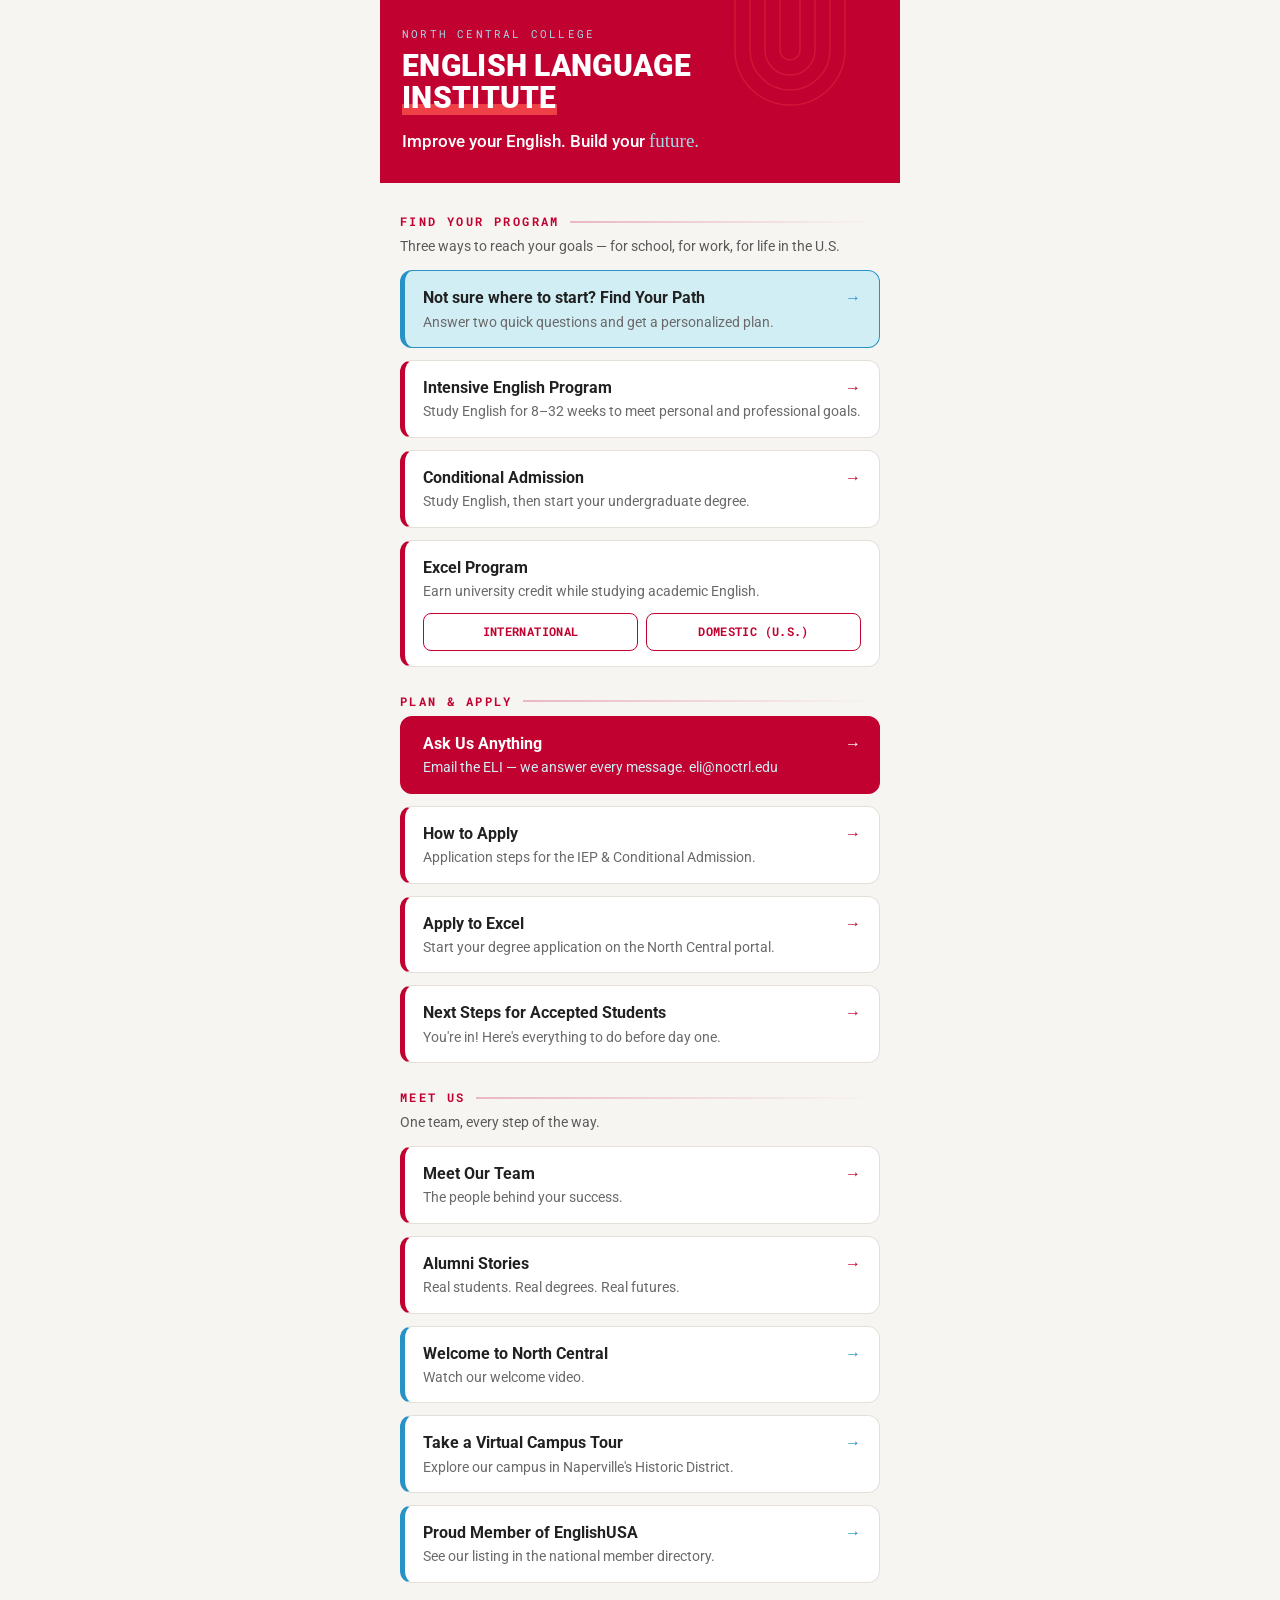
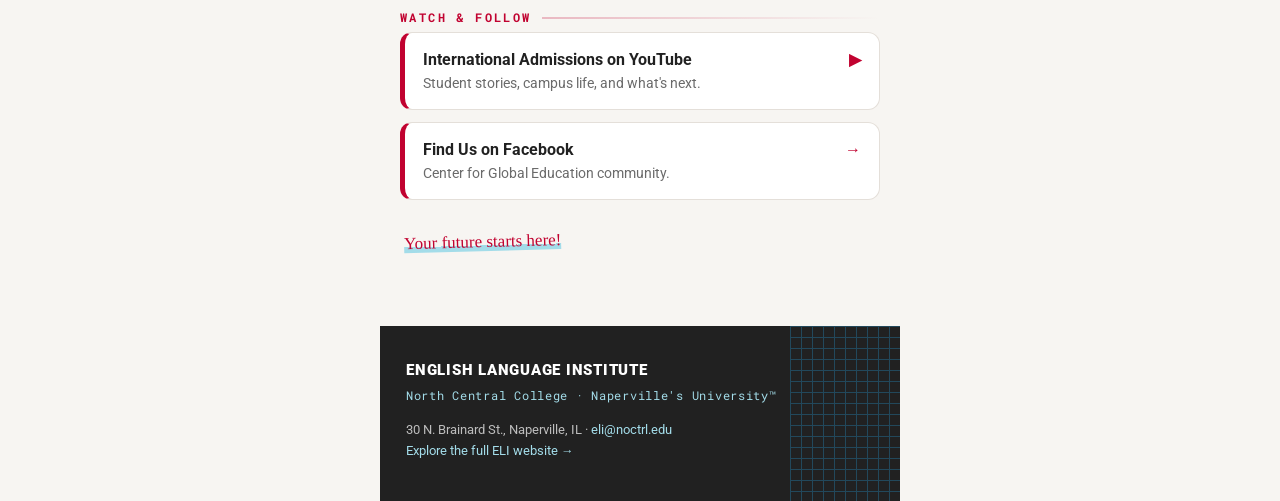
==== index.html @ b84a6191 "Add files via upload" ====
<!DOCTYPE html>
<html lang="en">
<head>
<meta charset="UTF-8">
<meta name="viewport" content="width=device-width, initial-scale=1.0">
<title>English Language Institute · North Central College</title>
<meta name="description" content="Improve your English. Build your future. Explore ELI programs at North Central College — Naperville, IL.">
<link rel="preconnect" href="https://fonts.googleapis.com">
<link rel="preconnect" href="https://fonts.gstatic.com" crossorigin>
<link href="https://fonts.googleapis.com/css2?family=Roboto:ital,wght@0,300;0,400;0,500;0,700;0,900;1,400&family=Roboto+Mono:wght@400;500;700&family=Permanent+Marker&display=swap" rel="stylesheet">
<style>
  /* ============================================================
     NCC Brand tokens — Graphic Identity & Messaging Guidelines (Spring 2026)
     Primary: Pantone 200 C  #c10230 (passes WCAG AA)
     Accents: Pantone Red 32 #ef4048 · Pantone 635 #a3dce9 · Pantone 7689 #2692c6
     Neutral: Rich Black #212121
     Fonts (Google alternatives per guidelines): Roboto, Roboto Mono, Permanent Marker
     Content is data-driven: edit the JSON in #eli-config (or use admin.html).
     ============================================================ */
  :root{
    --ncc-red:#c10230;
    --ncc-red-dark:#9b0227;
    --ncc-red-accent:#ef4048;
    --ncc-sky:#a3dce9;
    --ncc-sky-50:#d1eef4;
    --ncc-blue:#2692c6;
    --ncc-black:#212121;
    --paper:#f7f5f2;
    --card:#ffffff;
  }
  *{margin:0;padding:0;box-sizing:border-box;}
  html{-webkit-text-size-adjust:100%;}
  body{
    font-family:'Roboto',Arial,sans-serif;
    background:var(--paper);
    color:var(--ncc-black);
    line-height:1.45;
  }
  .wrap{max-width:520px;margin:0 auto;}

  /* ---------- HERO ---------- */
  .hero{
    position:relative;
    background:var(--ncc-red);
    color:#fff;
    padding:26px 22px 30px;
    overflow:hidden;
  }
  .hero .track{position:absolute;inset:0;opacity:.35;pointer-events:none;}
  .unit-label{
    font-family:'Roboto Mono',monospace;
    font-size:11px;letter-spacing:.2em;
    text-transform:uppercase;
    color:var(--ncc-sky);
    margin-bottom:8px;
    position:relative;
  }
  h1{
    font-weight:900;
    font-size:clamp(23px,6.5vw,30px);
    line-height:1.08;
    text-transform:uppercase;
    letter-spacing:.01em;
    position:relative;
  }
  h1 .hl{background:linear-gradient(0deg, var(--ncc-red-accent) 0 32%, transparent 32%);}
  .tagline{
    margin-top:14px;
    font-size:17px;
    font-weight:500;
    line-height:1.3;
    position:relative;
  }
  .tagline .marker{
    font-family:'Permanent Marker',cursive;
    font-size:19px;
    color:var(--ncc-sky);
  }

  /* ---------- SECTIONS ---------- */
  .content{padding:4px 20px 30px;}
  section{margin-top:26px;}
  .sec-label{
    display:flex;align-items:center;gap:10px;
    font-family:'Roboto Mono',monospace;
    font-size:12px;font-weight:700;
    letter-spacing:.2em;text-transform:uppercase;
    color:var(--ncc-red);
    margin-bottom:6px;
  }
  .sec-label::after{
    content:"";flex:1;height:2px;
    background:linear-gradient(90deg,var(--ncc-red) 0,transparent 100%);
    opacity:.25;
  }
  .sec-note{font-size:13.5px;color:#5a5a5a;margin-bottom:14px;}

  /* ---------- LINK CARDS ---------- */
  .links{display:flex;flex-direction:column;gap:12px;}
  a.card{
    display:block;
    background:var(--card);
    border:1.5px solid #e4dfd9;
    border-left:5px solid var(--ncc-red);
    border-radius:12px;
    padding:15px 18px;
    text-decoration:none;
    color:var(--ncc-black);
    transition:transform .12s ease, box-shadow .12s ease, border-color .12s ease;
    -webkit-tap-highlight-color:transparent;
  }
  a.card:hover, a.card:focus-visible{
    transform:translateY(-2px);
    box-shadow:0 8px 22px rgba(33,33,33,.10);
    border-color:var(--ncc-red);
  }
  a.card:active{transform:translateY(0);}
  .card-title{
    display:flex;justify-content:space-between;align-items:center;gap:10px;
    font-weight:700;font-size:16px;
  }
  .card-title .arrow{color:var(--ncc-red);font-weight:900;transition:transform .12s ease;flex:none;}
  a.card:hover .arrow{transform:translateX(4px);}
  .card-sub{margin-top:3px;font-size:13.5px;color:#6a6a6a;}

  .split{margin-top:12px;display:flex;gap:8px;}
  .split a{
    flex:1;text-align:center;
    font-family:'Roboto Mono',monospace;
    font-size:12px;font-weight:700;letter-spacing:.03em;
    color:var(--ncc-red);
    text-decoration:none;
    border:1.5px solid var(--ncc-red);
    border-radius:8px;
    padding:9px 6px;
    transition:background .12s ease,color .12s ease;
  }
  .split a:hover{background:var(--ncc-red);color:#fff;}
  .excel-card{
    background:var(--card);
    border:1.5px solid #e4dfd9;
    border-left:5px solid var(--ncc-red);
    border-radius:12px;
    padding:15px 18px;
  }
  a.card.featured{background:var(--ncc-red);border-color:var(--ncc-red);color:#fff;}
  a.card.featured .card-sub{color:var(--ncc-sky-50);}
  a.card.featured .arrow{color:#fff;}
  a.card.sky{border-left-color:var(--ncc-blue);}
  a.card.sky .arrow{color:var(--ncc-blue);}
  a.card.pathfinder{background:var(--ncc-sky-50);border-color:var(--ncc-blue);border-left-width:5px;}
  a.card.pathfinder .arrow{color:var(--ncc-blue);}

  .note{
    font-family:'Permanent Marker',cursive;
    color:var(--ncc-red);
    font-size:17px;
    transform:rotate(-1.5deg);
    margin:26px 4px 0;
  }
  .note .u{background:linear-gradient(0deg,var(--ncc-sky) 0 30%,transparent 30%);}

  /* ---------- FOOTER ---------- */
  footer{
    margin-top:46px;
    background:var(--ncc-black);
    color:#fff;
    padding:34px 26px 40px;
    position:relative;
    overflow:hidden;
  }
  .grid-pattern{
    position:absolute;right:0;top:0;height:100%;width:110px;
    background-image:
      linear-gradient(var(--ncc-blue) 1px, transparent 1px),
      linear-gradient(90deg, var(--ncc-blue) 1px, transparent 1px);
    background-size:11px 11px;
    opacity:.35;
  }
  footer .f-inner{position:relative;}
  footer .f-name{font-weight:900;text-transform:uppercase;font-size:15px;letter-spacing:.05em;}
  footer .f-tag{
    font-family:'Roboto Mono',monospace;
    color:var(--ncc-sky);
    font-size:12px;margin-top:5px;letter-spacing:.06em;
  }
  footer .f-line{margin-top:14px;font-size:12.5px;color:#bdbdbd;line-height:1.7;}
  footer a{color:var(--ncc-sky);text-decoration:none;}
  footer a:hover{text-decoration:underline;}
</style>
</head>
<body>
<div class="wrap">

  <header class="hero">
    <svg class="track" viewBox="0 0 520 200" preserveAspectRatio="xMaxYMin slice" aria-hidden="true">
      <g fill="none" stroke="#ef4048" stroke-width="1.4">
        <path d="M355,-40 v90 a55,55 0 0 0 110,0 v-90"/>
        <path d="M370,-40 v90 a40,40 0 0 0 80,0 v-90"/>
        <path d="M385,-40 v90 a25,25 0 0 0 50,0 v-90"/>
        <path d="M400,-40 v90 a10,10 0 0 0 20,0 v-90"/>
      </g>
    </svg>
    <div class="unit-label" id="hero-label"></div>
    <h1 id="hero-title"></h1>
    <p class="tagline" id="hero-tagline"></p>
  </header>

  <main class="content" id="main-content"></main>

  <footer>
    <div class="grid-pattern" aria-hidden="true"></div>
    <div class="f-inner" id="footer-inner"></div>
  </footer>

</div>

<!-- ================= EDITABLE CONTENT =================
     Everything visitors see lives in this JSON.
     Edit it with admin.html (recommended) or by hand.  -->
<script type="application/json" id="eli-config">
{
  "hero": {
    "label": "North Central College",
    "titleLine1": "English Language",
    "titleLine2": "Institute",
    "taglineText": "Improve your English. Build your",
    "taglineMarker": "future."
  },
  "sections": [
    {
      "label": "Find Your Program",
      "note": "Three ways to reach your goals — for school, for work, for life in the U.S.",
      "endnote": "",
      "links": [
        {
          "style": "pathfinder",
          "title": "Not sure where to start? Find Your Path",
          "sub": "Answer two quick questions and get a personalized plan.",
          "url": "https://www.northcentralcollege.edu/admissions/international-undergraduate-applicants/english-language-institute?utm_source=instagram&utm_medium=bio&utm_campaign=eli_links&utm_content=pathfinder",
          "hidden": false
        },
        {
          "style": "normal",
          "title": "Intensive English Program",
          "sub": "Study English for 8–32 weeks to meet personal and professional goals.",
          "url": "https://www.northcentralcollege.edu/intensive-english-program-iep?utm_source=instagram&utm_medium=bio&utm_campaign=eli_links",
          "hidden": false
        },
        {
          "style": "normal",
          "title": "Conditional Admission",
          "sub": "Study English, then start your undergraduate degree.",
          "url": "https://www.northcentralcollege.edu/english-language-institute/conditional-admission?utm_source=instagram&utm_medium=bio&utm_campaign=eli_links",
          "hidden": false
        },
        {
          "style": "excel",
          "title": "Excel Program",
          "sub": "Earn university credit while studying academic English.",
          "url": "",
          "split": [
            {"label": "INTERNATIONAL", "url": "https://www.northcentralcollege.edu/excel-program-international-applicants?utm_source=instagram&utm_medium=bio&utm_campaign=eli_links"},
            {"label": "DOMESTIC (U.S.)", "url": "https://www.northcentralcollege.edu/excel-program-for-domestic-applicants?utm_source=instagram&utm_medium=bio&utm_campaign=eli_links"}
          ],
          "hidden": false
        }
      ]
    },
    {
      "label": "Plan & Apply",
      "note": "",
      "endnote": "",
      "links": [
        {
          "style": "featured",
          "title": "Ask Us Anything",
          "sub": "Email the ELI — we answer every message. eli@noctrl.edu",
          "url": "mailto:eli@noctrl.edu",
          "hidden": false
        },
        {
          "style": "normal",
          "title": "How to Apply",
          "sub": "Application steps for the IEP & Conditional Admission.",
          "url": "https://www.northcentralcollege.edu/eli/apply-intensive-english-program-conditional-admission?utm_source=instagram&utm_medium=bio&utm_campaign=eli_links",
          "hidden": false
        },
        {
          "style": "normal",
          "title": "Apply to Excel",
          "sub": "Start your degree application on the North Central portal.",
          "url": "https://portal.northcentralcollege.edu/register/UG",
          "hidden": false
        },
        {
          "style": "normal",
          "title": "Next Steps for Accepted Students",
          "sub": "You're in! Here's everything to do before day one.",
          "url": "https://www.northcentralcollege.edu/international-undergraduate-applicants/english-language-institute/next-steps?utm_source=instagram&utm_medium=bio&utm_campaign=eli_links",
          "hidden": false
        }
      ]
    },
    {
      "label": "Meet Us",
      "note": "One team, every step of the way.",
      "endnote": "",
      "links": [
        {
          "style": "normal",
          "title": "Meet Our Team",
          "sub": "The people behind your success.",
          "url": "https://www.northcentralcollege.edu/english-language-institute-staff?utm_source=instagram&utm_medium=bio&utm_campaign=eli_links",
          "hidden": false
        },
        {
          "style": "normal",
          "title": "Alumni Stories",
          "sub": "Real students. Real degrees. Real futures.",
          "url": "https://www.northcentralcollege.edu/international-undergraduate-applicants/english-language-institute/alumni-testimonials?utm_source=instagram&utm_medium=bio&utm_campaign=eli_links",
          "hidden": false
        },
        {
          "style": "sky",
          "title": "Welcome to North Central",
          "sub": "Watch our welcome video.",
          "url": "https://vimeo.com/232709541",
          "hidden": false
        },
        {
          "style": "sky",
          "title": "Take a Virtual Campus Tour",
          "sub": "Explore our campus in Naperville's Historic District.",
          "url": "https://www.massinteract.com/north-central-college",
          "hidden": false
        },
        {
          "style": "sky",
          "title": "Proud Member of EnglishUSA",
          "sub": "See our listing in the national member directory.",
          "url": "https://www.englishusa.org/member-directory",
          "hidden": false
        }
      ]
    },
    {
      "label": "Watch & Follow",
      "note": "",
      "endnote": "Your future starts here!",
      "links": [
        {
          "style": "normal",
          "title": "International Admissions on YouTube",
          "sub": "Student stories, campus life, and what's next.",
          "url": "https://www.youtube.com/@Intl.NorthCentralNaperville",
          "hidden": false
        },
        {
          "style": "normal",
          "title": "Find Us on Facebook",
          "sub": "Center for Global Education community.",
          "url": "https://www.facebook.com/ncccenterforglobaleducation/",
          "hidden": false
        }
      ]
    }
  ],
  "footer": {
    "name": "English Language Institute",
    "tag": "North Central College · Naperville's University™",
    "address": "30 N. Brainard St., Naperville, IL",
    "email": "eli@noctrl.edu",
    "ctaText": "Explore the full ELI website →",
    "ctaUrl": "https://www.northcentralcollege.edu/admissions/international-undergraduate-applicants/english-language-institute?utm_source=instagram&utm_medium=bio&utm_campaign=eli_links"
  }
}
</script>

<script>
(function(){
  "use strict";
  function esc(s){
    return String(s==null?"":s)
      .replace(/&/g,"&amp;").replace(/</g,"&lt;").replace(/>/g,"&gt;")
      .replace(/"/g,"&quot;").replace(/'/g,"&#39;");
  }
  var cfg;
  try{
    cfg = JSON.parse(document.getElementById("eli-config").textContent);
  }catch(e){
    document.getElementById("main-content").innerHTML =
      "<p style='padding:30px 0;color:#c10230'>Content configuration error.</p>";
    return;
  }

  /* HERO */
  document.getElementById("hero-label").textContent = cfg.hero.label || "";
  document.getElementById("hero-title").innerHTML =
    esc(cfg.hero.titleLine1) + "<br><span class=\"hl\">" + esc(cfg.hero.titleLine2) + "</span>";
  document.getElementById("hero-tagline").innerHTML =
    esc(cfg.hero.taglineText) + " <span class=\"marker\">" + esc(cfg.hero.taglineMarker) + "</span>";

  /* SECTIONS */
  function cardHTML(l){
    if(l.style === "excel"){
      var splits = (l.split||[]).map(function(s){
        return "<a href=\"" + esc(s.url) + "\">" + esc(s.label) + "</a>";
      }).join("");
      return "<div class=\"excel-card\">" +
        "<div class=\"card-title\">" + esc(l.title) + "</div>" +
        (l.sub ? "<div class=\"card-sub\">" + esc(l.sub) + "</div>" : "") +
        "<div class=\"split\">" + splits + "</div></div>";
    }
    var cls = "card";
    if(l.style && l.style !== "normal") cls += " " + esc(l.style);
    var arrow = (l.style === "sky" && /video|youtube/i.test(l.title)) ? "&#9654;" : "&rarr;";
    if(/youtube|video/i.test(l.title)) arrow = "&#9654;";
    return "<a class=\"" + cls + "\" href=\"" + esc(l.url) + "\">" +
      "<div class=\"card-title\">" + esc(l.title) + " <span class=\"arrow\">" + arrow + "</span></div>" +
      (l.sub ? "<div class=\"card-sub\">" + esc(l.sub) + "</div>" : "") + "</a>";
  }

  var html = "";
  (cfg.sections||[]).forEach(function(sec){
    var visible = (sec.links||[]).filter(function(l){ return !l.hidden; });
    if(!visible.length) return;
    html += "<section>";
    html += "<div class=\"sec-label\">" + esc(sec.label) + "</div>";
    if(sec.note) html += "<p class=\"sec-note\">" + esc(sec.note) + "</p>";
    html += "<div class=\"links\">" + visible.map(cardHTML).join("") + "</div>";
    if(sec.endnote) html += "<p class=\"note\"><span class=\"u\">" + esc(sec.endnote) + "</span></p>";
    html += "</section>";
  });
  document.getElementById("main-content").innerHTML = html;

  /* FOOTER */
  var f = cfg.footer||{};
  document.getElementById("footer-inner").innerHTML =
    "<div class=\"f-name\">" + esc(f.name) + "</div>" +
    "<div class=\"f-tag\">" + esc(f.tag) + "</div>" +
    "<div class=\"f-line\">" +
      esc(f.address) + " &middot; <a href=\"mailto:" + esc(f.email) + "\">" + esc(f.email) + "</a><br>" +
      "<a href=\"" + esc(f.ctaUrl) + "\">" + esc(f.ctaText) + "</a>" +
    "</div>";
})();
</script>
</body>
</html>
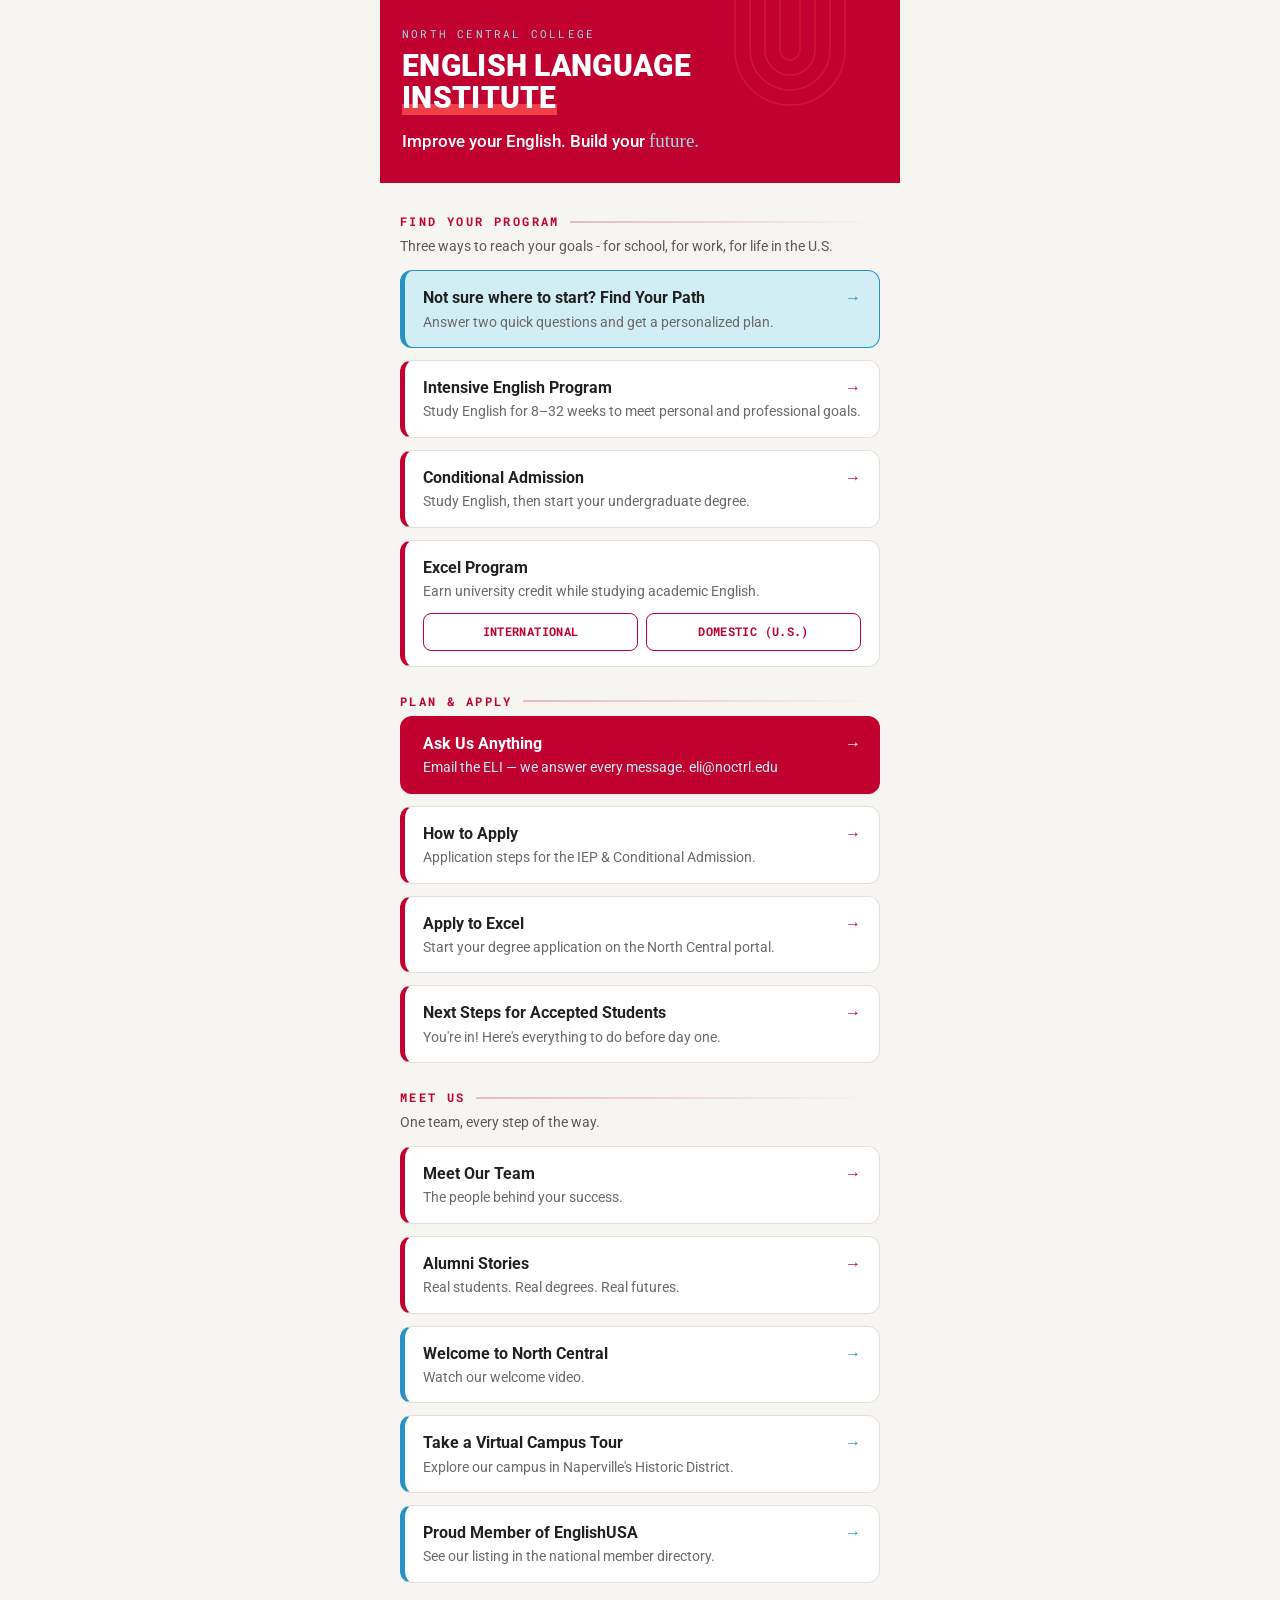
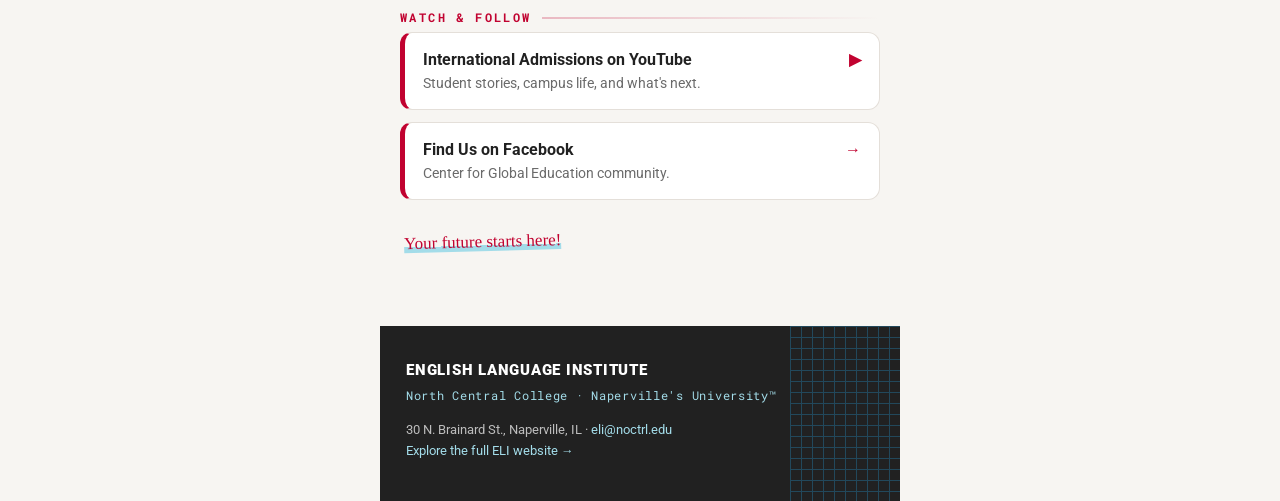
==== commit 51ab1860: "Update ELI links via admin" ====
--- a/index.html
+++ b/index.html
@@ -230,7 +230,7 @@
   "sections": [
     {
       "label": "Find Your Program",
-      "note": "Three ways to reach your goals — for school, for work, for life in the U.S.",
+      "note": "Three ways to reach your goals - for school, for work, for life in the U.S.",
       "endnote": "",
       "links": [
         {
@@ -260,8 +260,14 @@
           "sub": "Earn university credit while studying academic English.",
           "url": "",
           "split": [
-            {"label": "INTERNATIONAL", "url": "https://www.northcentralcollege.edu/excel-program-international-applicants?utm_source=instagram&utm_medium=bio&utm_campaign=eli_links"},
-            {"label": "DOMESTIC (U.S.)", "url": "https://www.northcentralcollege.edu/excel-program-for-domestic-applicants?utm_source=instagram&utm_medium=bio&utm_campaign=eli_links"}
+            {
+              "label": "INTERNATIONAL",
+              "url": "https://www.northcentralcollege.edu/excel-program-international-applicants?utm_source=instagram&utm_medium=bio&utm_campaign=eli_links"
+            },
+            {
+              "label": "DOMESTIC (U.S.)",
+              "url": "https://www.northcentralcollege.edu/excel-program-for-domestic-applicants?utm_source=instagram&utm_medium=bio&utm_campaign=eli_links"
+            }
           ],
           "hidden": false
         }
